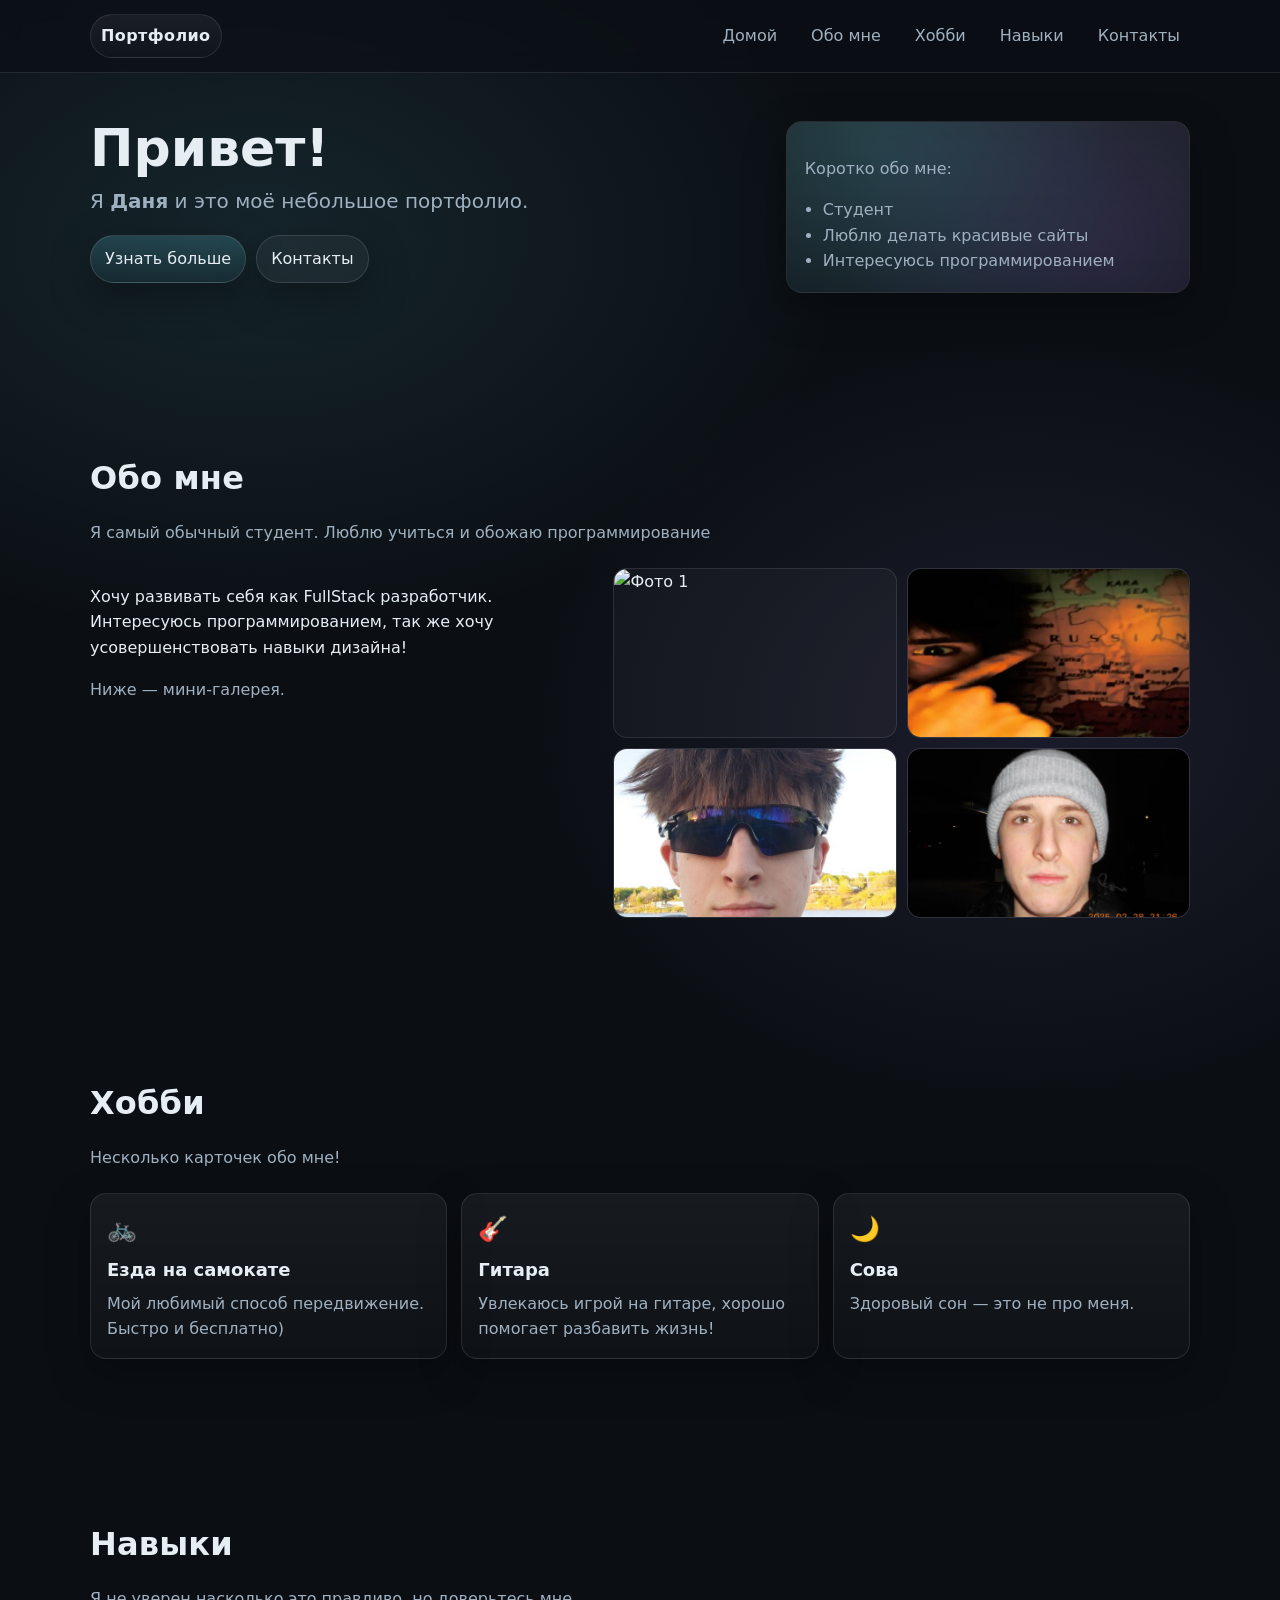
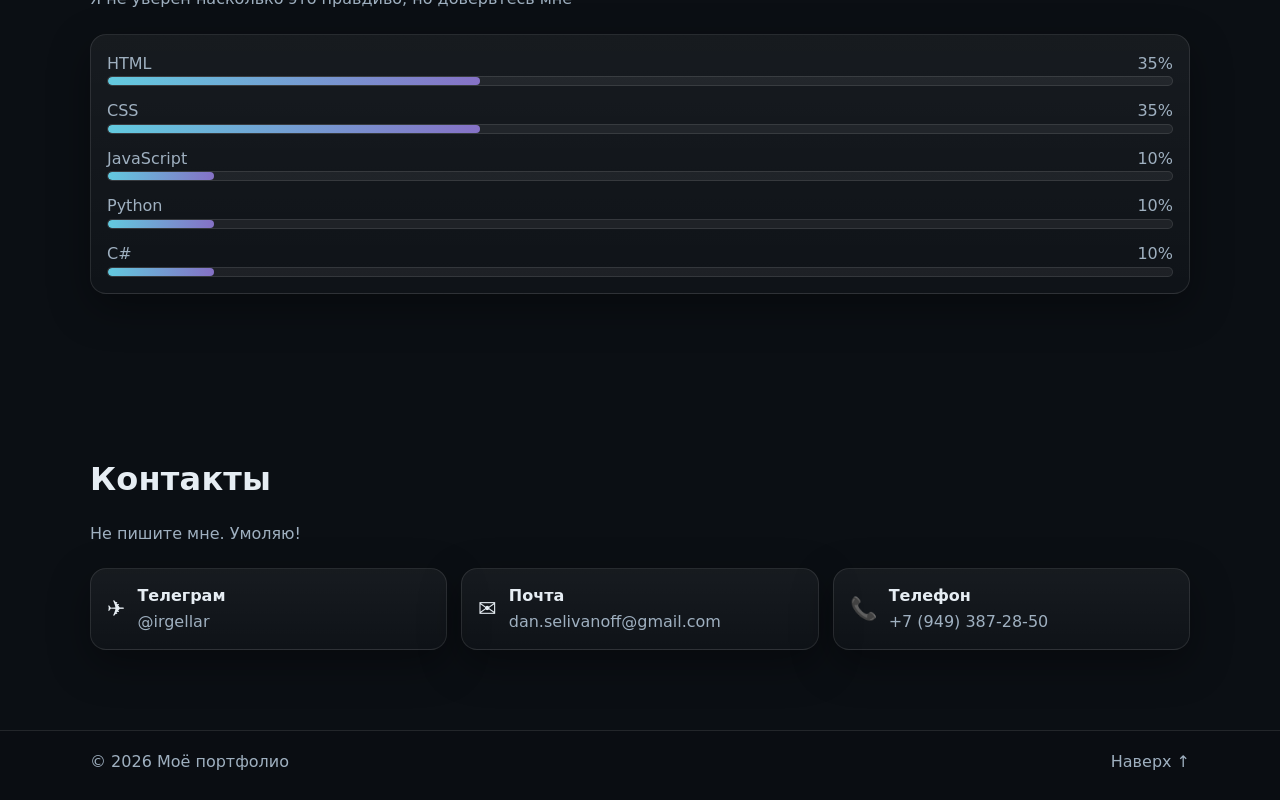
==== index.html @ 646827f8 "Add files via upload" ====
<!doctype html>
<html lang="ru">
<head>
    <meta charset="utf-8" />
    <meta name="viewport" content="width=device-width,initial-scale=1" />
    <title>Селиванов Даниил</title>
    <link rel="stylesheet" href="css/style.css" />
</head>

<body>
<header class="header" id="home">
    <div class="container header__inner">
        <a class="brand" href="#home">Портфолио</a>

        <button class="burger" aria-label="Открыть меню" aria-expanded="false">
            <span></span><span></span><span></span>
        </button>

        <nav class="nav" aria-label="Навигация">
            <a class="nav__link" href="#home">Домой</a>
            <a class="nav__link" href="#about">Обо мне</a>
            <a class="nav__link" href="#hobbies">Хобби</a>
            <a class="nav__link" href="#skills">Навыки</a>
            <a class="nav__link" href="#contacts">Контакты</a>
        </nav>
    </div>
</header>

<section class="hero section">
    <div class="container hero__grid">
        <div class="hero__text reveal">
            <h1 class="hero__title">Привет!</h1>
            <p class="hero__subtitle">Я <b>Даня</b> и это моё небольшое портфолио.</p>

            <div class="hero__actions">
                <a class="btn" href="#about">Узнать больше</a>
                <a class="btn btn--ghost" href="#contacts">Контакты</a>
            </div>
        </div>

        <div class="hero__card reveal">
            <div class="hero__cardGlow"></div>
            <div class="hero__cardInner">
                <p class="muted">Коротко обо мне:</p>
                <ul class="bullets">
                    <li>Студент</li>
                    <li>Люблю делать красивые сайты</li>
                    <li>Интересуюсь программированием</li>
                </ul>
            </div>
        </div>
    </div>
</section>

<section class="section" id="about">
    <div class="container">
        <div class="section__head reveal">
            <h2>Обо мне</h2>
            <p class="muted">
                Я самый обычный студент. Люблю учиться и обожаю программирование
            </p>
        </div>

        <div class="about__grid">
            <div class="about__text reveal">
                <p>
                    Хочу развивать себя как FullStack разработчик. Интересуюсь программированием, так же хочу усовершенствовать навыки дизайна!
                </p>
                <p class="muted">
                    Ниже — мини-галерея.
                </p>
            </div>

            <div class="gallery reveal" aria-label="Галерея">
                <img src="img/about-1.jpg" alt="Фото 1" loading="lazy">
                <img src="img/about-2.jpg" alt="Фото 2" loading="lazy">
                <img src="img/about-3.jpg" alt="Фото 3" loading="lazy">
                <img src="img/about-4.jpg" alt="Фото 4" loading="lazy">
            </div>
        </div>
    </div>
</section>

<!-- Hobbies -->
<section class="section" id="hobbies">
    <div class="container">
        <div class="section__head reveal">
            <h2>Хобби</h2>
            <p class="muted">Несколько карточек обо мне!</p>
        </div>

        <div class="cards">
            <article class="card reveal">
                <div class="card__icon">🚲</div>
                <h3>Езда на самокате</h3>
                <p class="muted">Мой любимый способ передвижение. Быстро и бесплатно)</p>
            </article>

            <article class="card reveal">
                <div class="card__icon">🎸</div>
                <h3>Гитара</h3>
                <p class="muted">Увлекаюсь игрой на гитаре, хорошо помогает разбавить жизнь!</p>
            </article>

            <article class="card reveal">
                <div class="card__icon">🌙</div>
                <h3>Сова</h3>
                <p class="muted">Здоровый сон — это не про меня.</p>
            </article>
        </div>
    </div>
</section>

<!-- Skills -->
<section class="section" id="skills">
    <div class="container">
        <div class="section__head reveal">
            <h2>Навыки</h2>
            <p class="muted">Я не уверен насколько это правдиво, но доверьтесь мне</p>
        </div>

        <div class="skills reveal">
            <div class="skill" data-percent="35">
                <div class="skill__row">
                    <span>HTML</span><span class="skill__value">35%</span>
                </div>
                <div class="skill__bar"><div class="skill__fill"></div></div>
            </div>

            <div class="skill" data-percent="35">
                <div class="skill__row">
                    <span>CSS</span><span class="skill__value">35%</span>
                </div>
                <div class="skill__bar"><div class="skill__fill"></div></div>
            </div>

            <div class="skill" data-percent="10">
                <div class="skill__row">
                    <span>JavaScript</span><span class="skill__value">10%</span>
                </div>
                <div class="skill__bar"><div class="skill__fill"></div></div>
            </div>

            <div class="skill" data-percent="10">
                <div class="skill__row">
                    <span>Python</span><span class="skill__value">10%</span>
                </div>
                <div class="skill__bar"><div class="skill__fill"></div></div>
            </div>

            <div class="skill" data-percent="10">
                <div class="skill__row">
                    <span>C#</span><span class="skill__value">10%</span>
                </div>
                <div class="skill__bar"><div class="skill__fill"></div></div>
            </div>
        </div>
    </div>
</section>

<!-- Contacts -->
<section class="section" id="contacts">
    <div class="container">
        <div class="section__head reveal">
            <h2>Контакты</h2>
            <p class="muted">Не пишите мне. Умоляю!</p>
        </div>

        <div class="contacts">
            <a class="contact reveal" href="https://t.me/irgellar" target="_blank" rel="noreferrer">
                <div class="contact__icon">✈️</div>
                <div>
                    <div class="contact__title">Телеграм</div>
                    <div class="muted">@irgellar</div>
                </div>
            </a>

            <a class="contact reveal" href="mailto:dan.selivanoff@gmail.com">
                <div class="contact__icon">✉️</div>
                <div>
                    <div class="contact__title">Почта</div>
                    <div class="muted">dan.selivanoff@gmail.com</div>
                </div>
            </a>

            <a class="contact reveal" href="tel:+79493872850">
                <div class="contact__icon">📞</div>
                <div>
                    <div class="contact__title">Телефон</div>
                    <div class="muted">+7 (949) 387-28-50</div>
                </div>
            </a>
        </div>
    </div>
</section>

<footer class="footer">
    <div class="container footer__inner">
        <span class="muted">© <span id="year"></span> Моё портфолио</span>
        <a class="toTop" href="#home">Наверх ↑</a>
    </div>
</footer>

<script src="js/main.js"></script>
</body>
</html>
---- css/style.css ----
:root{
    --bg:#0b0f14;
    --panel:#0f1620;
    --panel2:#101b28;
    --text:#e6edf3;
    --muted:#9fb0c0;
    --line:rgba(255,255,255,.10);
    --accent:#6ee7ff;
    --accent2:#a78bfa;
    --shadow: 0 14px 40px rgba(0,0,0,.35);
    --r:16px;
}

*{box-sizing:border-box}
html{scroll-behavior:smooth}
body{
    margin:0;
    font:16px/1.6 system-ui,-apple-system,Segoe UI,Roboto,Arial;
    color:var(--text);
    background:
            radial-gradient(1200px 800px at 20% 10%, rgba(110,231,255,.10), transparent 50%),
            radial-gradient(900px 700px at 80% 30%, rgba(167,139,250,.10), transparent 55%),
            var(--bg);
}

a{color:inherit; text-decoration:none}
img{max-width:100%; display:block}

.container{width:min(1100px, calc(100% - 32px)); margin:0 auto}

.section{padding:80px 0}
.section__head{margin-bottom:22px}
.section__head h2{margin:0 0 8px; font-size:32px; letter-spacing:.2px}
.muted{color:var(--muted)}

.header{
    position:sticky; top:0; z-index:50;
    backdrop-filter: blur(10px);
    background: rgba(11,15,20,.65);
    border-bottom:1px solid var(--line);
}
.header__inner{
    display:flex; align-items:center; justify-content:space-between;
    gap:14px; padding:14px 0;
}
.brand{
    font-weight:700; letter-spacing:.4px;
    padding:8px 10px; border:1px solid var(--line); border-radius:999px;
    background: linear-gradient(180deg, rgba(255,255,255,.06), rgba(255,255,255,.02));
}

.nav{display:flex; gap:14px; align-items:center}
.nav__link{
    padding:8px 10px; border-radius:999px;
    color:var(--muted);
    transition: transform .15s ease, background .15s ease, color .15s ease;
}
.nav__link:hover{
    color:var(--text);
    background: rgba(255,255,255,.06);
    transform: translateY(-1px);
}

.burger{
    display:none;
    width:44px; height:44px;
    border-radius:12px;
    border:1px solid var(--line);
    background: rgba(255,255,255,.04);
    box-shadow: var(--shadow);
}
.burger span{
    display:block; height:2px; margin:7px 10px;
    background: rgba(230,237,243,.9);
}

.hero{padding-top:48px}
.hero__grid{
    display:grid;
    grid-template-columns: 1.25fr .75fr;
    gap:22px;
    align-items:stretch;
}
.hero__title{margin:0; font-size:52px; line-height:1.05}
.hero__subtitle{margin:10px 0 0; font-size:20px; color:var(--muted)}

.hero__actions{margin-top:18px; display:flex; gap:10px; flex-wrap:wrap}

.btn{
    display:inline-flex; align-items:center; justify-content:center;
    padding:10px 14px;
    border-radius:999px;
    border:1px solid rgba(255,255,255,.12);
    background: linear-gradient(180deg, rgba(110,231,255,.18), rgba(110,231,255,.05));
    box-shadow: var(--shadow);
    transition: transform .15s ease, filter .15s ease;
}
.btn:hover{transform: translateY(-1px); filter: brightness(1.05)}
.btn--ghost{
    background: rgba(255,255,255,.04);
}

.hero__card{
    position:relative;
    border-radius: var(--r);
    border: 1px solid var(--line);
    background: linear-gradient(180deg, rgba(255,255,255,.05), rgba(255,255,255,.02));
    overflow:hidden;
    box-shadow: var(--shadow);
}
.hero__cardGlow{
    position:absolute; inset:-80px;
    background: radial-gradient(circle at 30% 30%, rgba(110,231,255,.20), transparent 55%),
    radial-gradient(circle at 70% 60%, rgba(167,139,250,.18), transparent 60%);
    filter: blur(20px);
}
.hero__cardInner{position:relative; padding:18px}
.bullets{margin:10px 0 0; padding-left:18px; color:var(--muted)}

.about__grid{
    display:grid;
    grid-template-columns: 1fr 1.15fr;
    gap:22px;
    align-items:start;
}
.gallery{
    display:grid;
    grid-template-columns: repeat(2, 1fr);
    gap:10px;
}
.gallery img{
    border-radius: 14px;
    border:1px solid var(--line);
    height: 170px;
    width:100%;
    object-fit:cover;
    background: rgba(255,255,255,.03);
    transition: transform .18s ease;
}
.gallery img:hover{transform: scale(1.02)}

.cards{
    display:grid;
    grid-template-columns: repeat(3, 1fr);
    gap:14px;
}
.card{
    border-radius: var(--r);
    border:1px solid var(--line);
    background: linear-gradient(180deg, rgba(255,255,255,.05), rgba(255,255,255,.02));
    padding:16px;
    box-shadow: var(--shadow);
}
.card__icon{font-size:24px; margin-bottom:8px}
.card h3{margin:0 0 6px; font-size:18px}
.card p{margin:0}

.skills{
    border-radius: var(--r);
    border:1px solid var(--line);
    background: linear-gradient(180deg, rgba(255,255,255,.05), rgba(255,255,255,.02));
    padding:16px;
    box-shadow: var(--shadow);
    display:grid;
    gap:12px;
}
.skill__row{display:flex; justify-content:space-between; gap:10px; color:var(--muted)}
.skill__bar{
    height:10px; border-radius:999px;
    background: rgba(255,255,255,.06);
    border:1px solid var(--line);
    overflow:hidden;
}
.skill__fill{
    height:100%;
    width:0%;
    border-radius:999px;
    background: linear-gradient(90deg, rgba(110,231,255,.85), rgba(167,139,250,.75));
    transition: width 900ms cubic-bezier(.2,.9,.2,1);
}

.contacts{
    display:grid;
    grid-template-columns: repeat(3, 1fr);
    gap:14px;
}
.contact{
    display:flex; gap:12px; align-items:center;
    border-radius: var(--r);
    border:1px solid var(--line);
    background: linear-gradient(180deg, rgba(255,255,255,.05), rgba(255,255,255,.02));
    padding:14px 16px;
    box-shadow: var(--shadow);
    transition: transform .15s ease, background .15s ease;
}
.contact:hover{transform: translateY(-1px); background: rgba(255,255,255,.06)}
.contact__icon{font-size:22px}
.contact__title{font-weight:650}

.footer{
    border-top:1px solid var(--line);
    padding:18px 0 26px;
    background: rgba(0,0,0,.12);
}
.footer__inner{display:flex; justify-content:space-between; align-items:center; gap:12px}
.toTop{color:var(--muted)}
.toTop:hover{color:var(--text)}

.reveal{
    opacity:0;
    transform: translateY(14px);
    transition: opacity .6s ease, transform .6s ease;
}
.reveal.is-visible{
    opacity:1;
    transform: translateY(0);
}

/* Responsive */
@media (max-width: 920px){
    .hero__grid{grid-template-columns: 1fr}
    .about__grid{grid-template-columns: 1fr}
    .cards{grid-template-columns: 1fr}
    .contacts{grid-template-columns: 1fr}
}

@media (max-width: 760px){
    .burger{display:inline-block}
    .nav{
        position:fixed;
        inset: 70px 16px auto 16px;
        display:none;
        flex-direction:column;
        gap:6px;
        padding:10px;
        border-radius: 16px;
        border:1px solid var(--line);
        background: rgba(15,22,32,.92);
        backdrop-filter: blur(10px);
        box-shadow: var(--shadow);
    }
    .nav.is-open{display:flex}
    .nav__link{width:100%; text-align:center}
    .hero__title{font-size:42px}
}
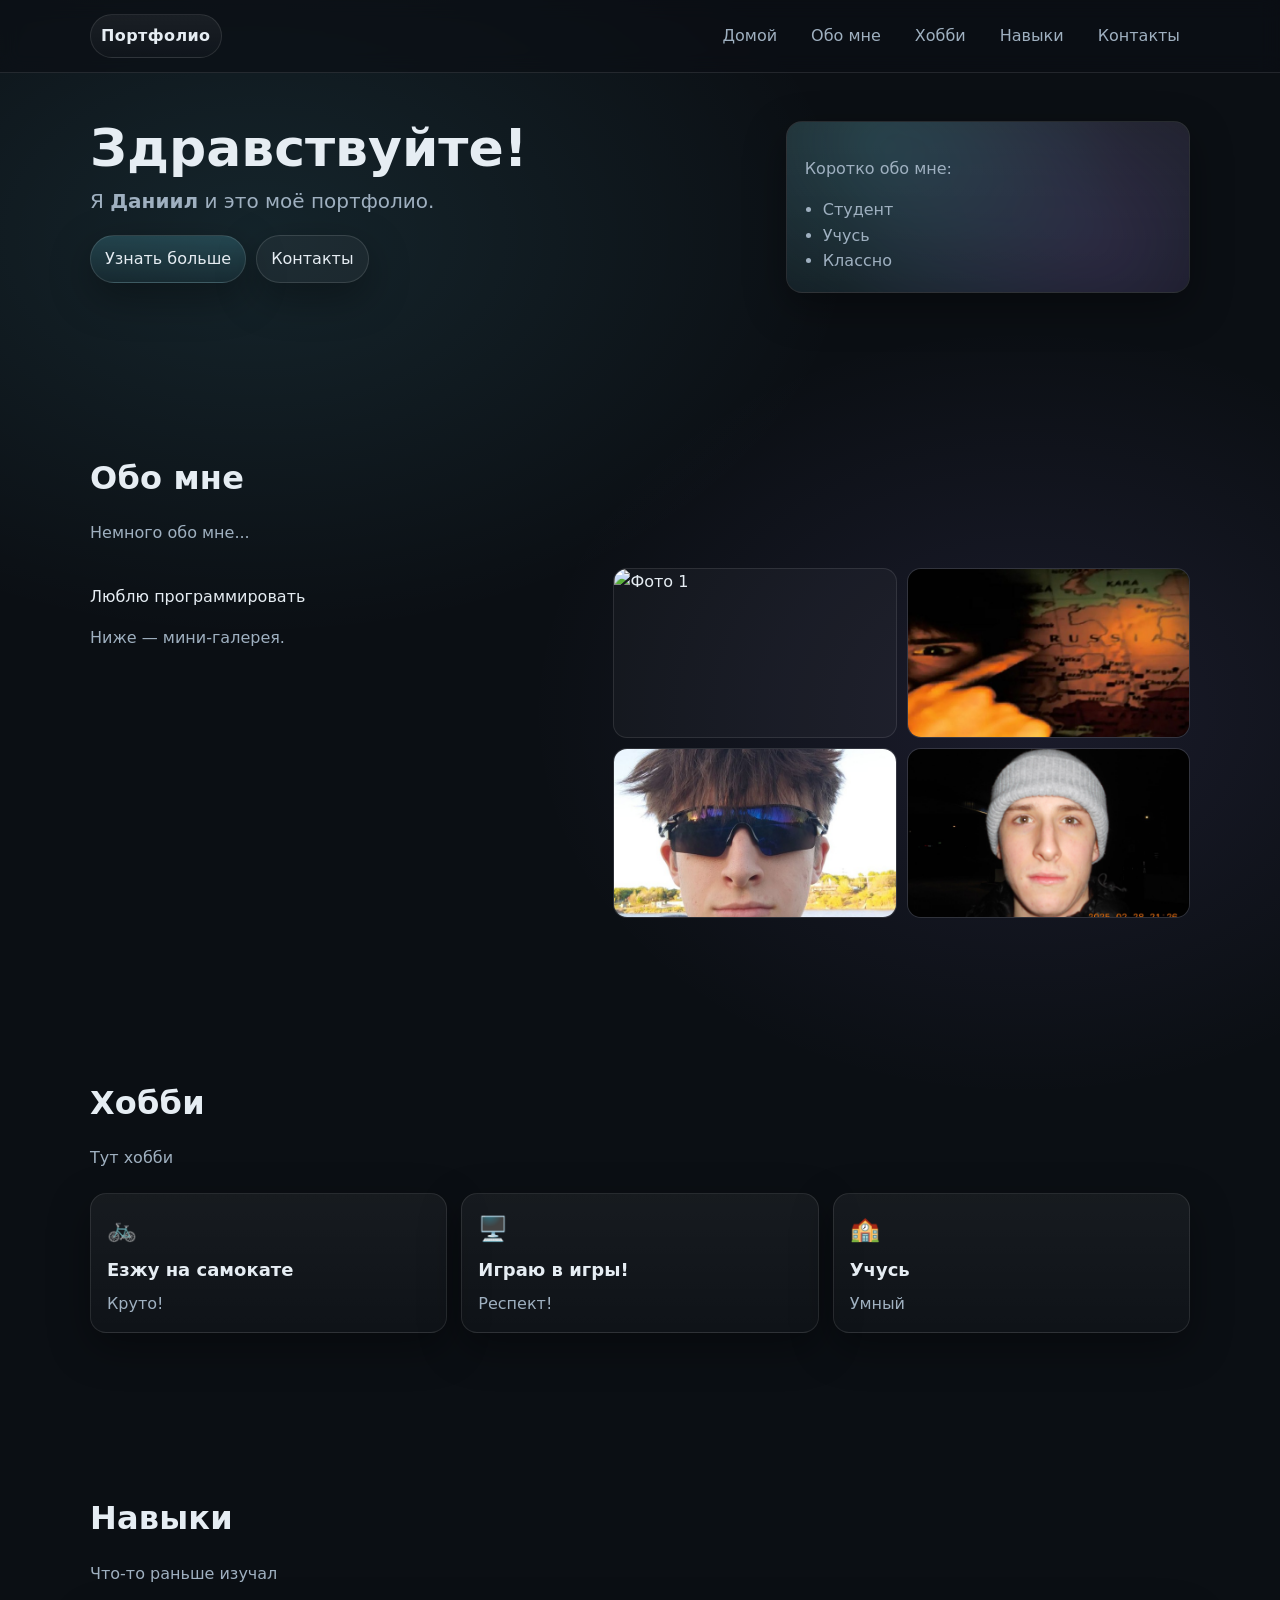
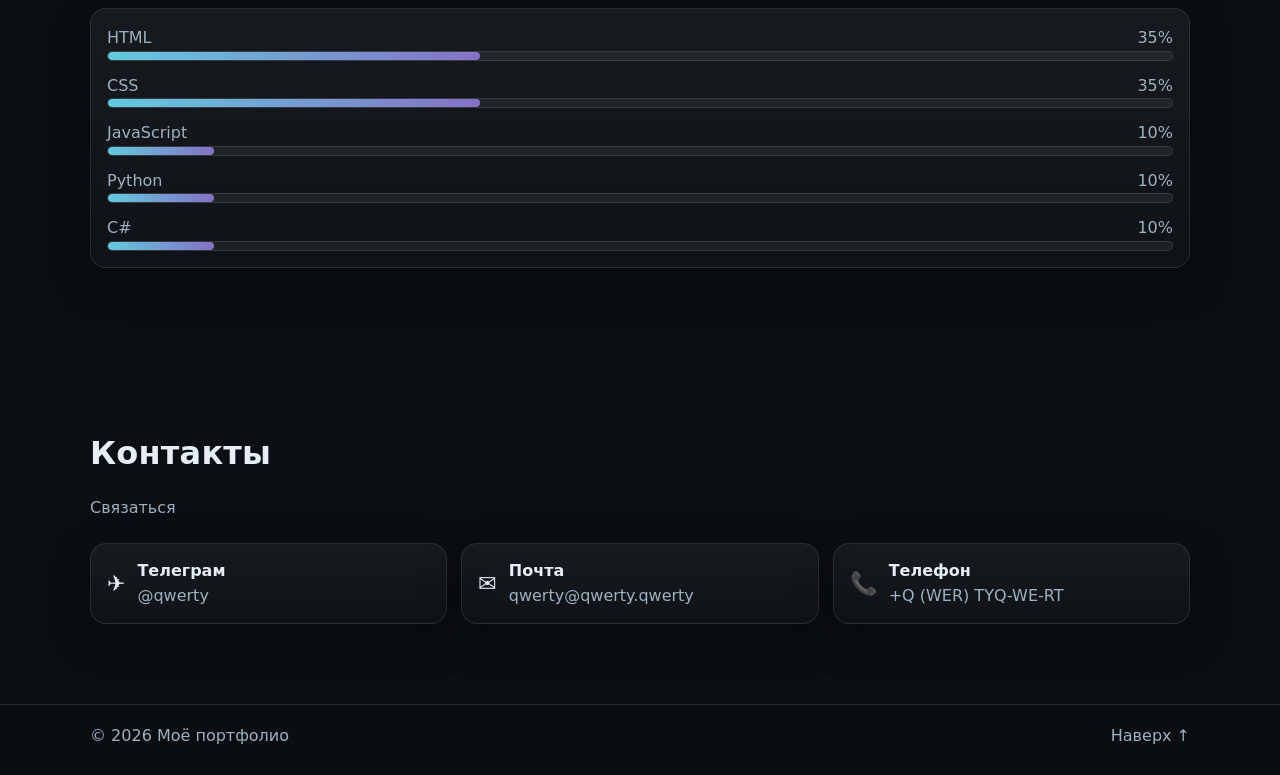
==== commit fb4c4630: "Add files via upload" ====
--- a/index.html
+++ b/index.html
@@ -1,206 +1,208 @@
-<!doctype html>
-<html lang="ru">
-<head>
-    <meta charset="utf-8" />
-    <meta name="viewport" content="width=device-width,initial-scale=1" />
-    <title>Селиванов Даниил</title>
-    <link rel="stylesheet" href="css/style.css" />
-</head>
-
-<body>
-<header class="header" id="home">
-    <div class="container header__inner">
-        <a class="brand" href="#home">Портфолио</a>
-
-        <button class="burger" aria-label="Открыть меню" aria-expanded="false">
-            <span></span><span></span><span></span>
-        </button>
-
-        <nav class="nav" aria-label="Навигация">
-            <a class="nav__link" href="#home">Домой</a>
-            <a class="nav__link" href="#about">Обо мне</a>
-            <a class="nav__link" href="#hobbies">Хобби</a>
-            <a class="nav__link" href="#skills">Навыки</a>
-            <a class="nav__link" href="#contacts">Контакты</a>
-        </nav>
-    </div>
-</header>
-
-<section class="hero section">
-    <div class="container hero__grid">
-        <div class="hero__text reveal">
-            <h1 class="hero__title">Привет!</h1>
-            <p class="hero__subtitle">Я <b>Даня</b> и это моё небольшое портфолио.</p>
-
-            <div class="hero__actions">
-                <a class="btn" href="#about">Узнать больше</a>
-                <a class="btn btn--ghost" href="#contacts">Контакты</a>
-            </div>
-        </div>
-
-        <div class="hero__card reveal">
-            <div class="hero__cardGlow"></div>
-            <div class="hero__cardInner">
-                <p class="muted">Коротко обо мне:</p>
-                <ul class="bullets">
-                    <li>Студент</li>
-                    <li>Люблю делать красивые сайты</li>
-                    <li>Интересуюсь программированием</li>
-                </ul>
-            </div>
-        </div>
-    </div>
-</section>
-
-<section class="section" id="about">
-    <div class="container">
-        <div class="section__head reveal">
-            <h2>Обо мне</h2>
-            <p class="muted">
-                Я самый обычный студент. Люблю учиться и обожаю программирование
-            </p>
-        </div>
-
-        <div class="about__grid">
-            <div class="about__text reveal">
-                <p>
-                    Хочу развивать себя как FullStack разработчик. Интересуюсь программированием, так же хочу усовершенствовать навыки дизайна!
-                </p>
-                <p class="muted">
-                    Ниже — мини-галерея.
-                </p>
-            </div>
-
-            <div class="gallery reveal" aria-label="Галерея">
-                <img src="img/about-1.jpg" alt="Фото 1" loading="lazy">
-                <img src="img/about-2.jpg" alt="Фото 2" loading="lazy">
-                <img src="img/about-3.jpg" alt="Фото 3" loading="lazy">
-                <img src="img/about-4.jpg" alt="Фото 4" loading="lazy">
-            </div>
-        </div>
-    </div>
-</section>
-
-<!-- Hobbies -->
-<section class="section" id="hobbies">
-    <div class="container">
-        <div class="section__head reveal">
-            <h2>Хобби</h2>
-            <p class="muted">Несколько карточек обо мне!</p>
-        </div>
-
-        <div class="cards">
-            <article class="card reveal">
-                <div class="card__icon">🚲</div>
-                <h3>Езда на самокате</h3>
-                <p class="muted">Мой любимый способ передвижение. Быстро и бесплатно)</p>
-            </article>
-
-            <article class="card reveal">
-                <div class="card__icon">🎸</div>
-                <h3>Гитара</h3>
-                <p class="muted">Увлекаюсь игрой на гитаре, хорошо помогает разбавить жизнь!</p>
-            </article>
-
-            <article class="card reveal">
-                <div class="card__icon">🌙</div>
-                <h3>Сова</h3>
-                <p class="muted">Здоровый сон — это не про меня.</p>
-            </article>
-        </div>
-    </div>
-</section>
-
-<!-- Skills -->
-<section class="section" id="skills">
-    <div class="container">
-        <div class="section__head reveal">
-            <h2>Навыки</h2>
-            <p class="muted">Я не уверен насколько это правдиво, но доверьтесь мне</p>
-        </div>
-
-        <div class="skills reveal">
-            <div class="skill" data-percent="35">
-                <div class="skill__row">
-                    <span>HTML</span><span class="skill__value">35%</span>
-                </div>
-                <div class="skill__bar"><div class="skill__fill"></div></div>
-            </div>
-
-            <div class="skill" data-percent="35">
-                <div class="skill__row">
-                    <span>CSS</span><span class="skill__value">35%</span>
-                </div>
-                <div class="skill__bar"><div class="skill__fill"></div></div>
-            </div>
-
-            <div class="skill" data-percent="10">
-                <div class="skill__row">
-                    <span>JavaScript</span><span class="skill__value">10%</span>
-                </div>
-                <div class="skill__bar"><div class="skill__fill"></div></div>
-            </div>
-
-            <div class="skill" data-percent="10">
-                <div class="skill__row">
-                    <span>Python</span><span class="skill__value">10%</span>
-                </div>
-                <div class="skill__bar"><div class="skill__fill"></div></div>
-            </div>
-
-            <div class="skill" data-percent="10">
-                <div class="skill__row">
-                    <span>C#</span><span class="skill__value">10%</span>
-                </div>
-                <div class="skill__bar"><div class="skill__fill"></div></div>
-            </div>
-        </div>
-    </div>
-</section>
-
-<!-- Contacts -->
-<section class="section" id="contacts">
-    <div class="container">
-        <div class="section__head reveal">
-            <h2>Контакты</h2>
-            <p class="muted">Не пишите мне. Умоляю!</p>
-        </div>
-
-        <div class="contacts">
-            <a class="contact reveal" href="https://t.me/irgellar" target="_blank" rel="noreferrer">
-                <div class="contact__icon">✈️</div>
-                <div>
-                    <div class="contact__title">Телеграм</div>
-                    <div class="muted">@irgellar</div>
-                </div>
-            </a>
-
-            <a class="contact reveal" href="mailto:dan.selivanoff@gmail.com">
-                <div class="contact__icon">✉️</div>
-                <div>
-                    <div class="contact__title">Почта</div>
-                    <div class="muted">dan.selivanoff@gmail.com</div>
-                </div>
-            </a>
-
-            <a class="contact reveal" href="tel:+79493872850">
-                <div class="contact__icon">📞</div>
-                <div>
-                    <div class="contact__title">Телефон</div>
-                    <div class="muted">+7 (949) 387-28-50</div>
-                </div>
-            </a>
-        </div>
-    </div>
-</section>
-
-<footer class="footer">
-    <div class="container footer__inner">
-        <span class="muted">© <span id="year"></span> Моё портфолио</span>
-        <a class="toTop" href="#home">Наверх ↑</a>
-    </div>
-</footer>
-
-<script src="js/main.js"></script>
-</body>
-</html>
+<!doctype html>
+<html lang="ru">
+<head>
+    <meta charset="utf-8" />
+    <meta name="viewport" content="width=device-width,initial-scale=1" />
+    <title>Селиванов Даниил</title>
+    <link rel="stylesheet" href="css/style.css" />
+</head>
+
+<body>
+<header class="header" id="home">
+    <div class="container header__inner">
+        <a class="brand" href="#home">Портфолио</a>
+
+        <!-- CSS-only burger -->
+        <input class="navToggle" type="checkbox" id="navToggle" aria-label="Открыть меню" />
+
+        <label class="burger" for="navToggle" aria-hidden="true">
+            <span></span><span></span><span></span>
+        </label>
+
+        <nav class="nav" aria-label="Навигация">
+            <a class="nav__link" href="#home">Домой</a>
+            <a class="nav__link" href="#about">Обо мне</a>
+            <a class="nav__link" href="#hobbies">Хобби</a>
+            <a class="nav__link" href="#skills">Навыки</a>
+            <a class="nav__link" href="#contacts">Контакты</a>
+        </nav>
+    </div>
+</header>
+
+<section class="hero section">
+    <div class="container hero__grid">
+        <div class="hero__text reveal">
+            <h1 class="hero__title">Здравствуйте!</h1>
+            <p class="hero__subtitle">Я <b>Даниил</b> и это моё портфолио.</p>
+
+            <div class="hero__actions">
+                <a class="btn" href="#about">Узнать больше</a>
+                <a class="btn btn--ghost" href="#contacts">Контакты</a>
+            </div>
+        </div>
+
+        <div class="hero__card reveal">
+            <div class="hero__cardGlow"></div>
+            <div class="hero__cardInner">
+                <p class="muted">Коротко обо мне:</p>
+                <ul class="bullets">
+                    <li>Студент</li>
+                    <li>Учусь</li>
+                    <li>Классно</li>
+                </ul>
+            </div>
+        </div>
+    </div>
+</section>
+
+<section class="section" id="about">
+    <div class="container">
+        <div class="section__head reveal">
+            <h2>Обо мне</h2>
+            <p class="muted">
+                Немного обо мне...
+            </p>
+        </div>
+
+        <div class="about__grid">
+            <div class="about__text reveal">
+                <p>
+                    Люблю программировать
+                </p>
+                <p class="muted">
+                    Ниже — мини-галерея.
+                </p>
+            </div>
+
+            <div class="gallery reveal" aria-label="Галерея">
+                <img src="img/about-1.jpg" alt="Фото 1" loading="lazy">
+                <img src="img/about-2.jpg" alt="Фото 2" loading="lazy">
+                <img src="img/about-3.jpg" alt="Фото 3" loading="lazy">
+                <img src="img/about-4.jpg" alt="Фото 4" loading="lazy">
+            </div>
+        </div>
+    </div>
+</section>
+
+<!-- Hobbies -->
+<section class="section" id="hobbies">
+    <div class="container">
+        <div class="section__head reveal">
+            <h2>Хобби</h2>
+            <p class="muted">Тут хобби</p>
+        </div>
+
+        <div class="cards">
+            <article class="card reveal">
+                <div class="card__icon">🚲</div>
+                <h3>Езжу на самокате</h3>
+                <p class="muted">Круто!</p>
+            </article>
+
+            <article class="card reveal">
+                <div class="card__icon">🖥️</div>
+                <h3>Играю в игры!</h3>
+                <p class="muted">Респект!</p>
+            </article>
+
+            <article class="card reveal">
+                <div class="card__icon">🏫</div>
+                <h3>Учусь</h3>
+                <p class="muted">Умный</p>
+            </article>
+        </div>
+    </div>
+</section>
+
+<!-- Skills -->
+<section class="section" id="skills">
+    <div class="container">
+        <div class="section__head reveal">
+            <h2>Навыки</h2>
+            <p class="muted">Что-то раньше изучал</p>
+        </div>
+
+        <div class="skills reveal">
+            <div class="skill" style="--p:35">
+                <div class="skill__row">
+                    <span>HTML</span><span class="skill__value">35%</span>
+                </div>
+                <div class="skill__bar"><div class="skill__fill"></div></div>
+            </div>
+
+            <div class="skill" style="--p:35">
+                <div class="skill__row">
+                    <span>CSS</span><span class="skill__value">35%</span>
+                </div>
+                <div class="skill__bar"><div class="skill__fill"></div></div>
+            </div>
+
+            <div class="skill" style="--p:10">
+                <div class="skill__row">
+                    <span>JavaScript</span><span class="skill__value">10%</span>
+                </div>
+                <div class="skill__bar"><div class="skill__fill"></div></div>
+            </div>
+
+            <div class="skill" style="--p:10">
+                <div class="skill__row">
+                    <span>Python</span><span class="skill__value">10%</span>
+                </div>
+                <div class="skill__bar"><div class="skill__fill"></div></div>
+            </div>
+
+            <div class="skill" style="--p:10">
+                <div class="skill__row">
+                    <span>C#</span><span class="skill__value">10%</span>
+                </div>
+                <div class="skill__bar"><div class="skill__fill"></div></div>
+            </div>
+        </div>
+    </div>
+</section>
+
+<!-- Contacts -->
+<section class="section" id="contacts">
+    <div class="container">
+        <div class="section__head reveal">
+            <h2>Контакты</h2>
+            <p class="muted">Связаться</p>
+        </div>
+
+        <div class="contacts">
+            <a class="contact reveal" href="https://t.me/qwerty" target="_blank" rel="noreferrer">
+                <div class="contact__icon">✈️</div>
+                <div>
+                    <div class="contact__title">Телеграм</div>
+                    <div class="muted">@qwerty</div>
+                </div>
+            </a>
+
+            <a class="contact reveal" href="mailto:qwerty@qwerty.qwerty">
+                <div class="contact__icon">✉️</div>
+                <div>
+                    <div class="contact__title">Почта</div>
+                    <div class="muted">qwerty@qwerty.qwerty</div>
+                </div>
+            </a>
+
+            <a class="contact reveal" href="tel:+qwertyqwert">
+                <div class="contact__icon">📞</div>
+                <div>
+                    <div class="contact__title">Телефон</div>
+                    <div class="muted">+Q (WER) TYQ-WE-RT</div>
+                </div>
+            </a>
+        </div>
+    </div>
+</section>
+
+<footer class="footer">
+    <div class="container footer__inner">
+        <span class="muted">© 2026 Моё портфолио</span>
+        <a class="toTop" href="#home">Наверх ↑</a>
+    </div>
+</footer>
+
+</body>
+</html>
--- a/css/style.css
+++ b/css/style.css
@@ -1,245 +1,255 @@
-:root{
-    --bg:#0b0f14;
-    --panel:#0f1620;
-    --panel2:#101b28;
-    --text:#e6edf3;
-    --muted:#9fb0c0;
-    --line:rgba(255,255,255,.10);
-    --accent:#6ee7ff;
-    --accent2:#a78bfa;
-    --shadow: 0 14px 40px rgba(0,0,0,.35);
-    --r:16px;
-}
-
-*{box-sizing:border-box}
-html{scroll-behavior:smooth}
-body{
-    margin:0;
-    font:16px/1.6 system-ui,-apple-system,Segoe UI,Roboto,Arial;
-    color:var(--text);
-    background:
-            radial-gradient(1200px 800px at 20% 10%, rgba(110,231,255,.10), transparent 50%),
-            radial-gradient(900px 700px at 80% 30%, rgba(167,139,250,.10), transparent 55%),
-            var(--bg);
-}
-
-a{color:inherit; text-decoration:none}
-img{max-width:100%; display:block}
-
-.container{width:min(1100px, calc(100% - 32px)); margin:0 auto}
-
-.section{padding:80px 0}
-.section__head{margin-bottom:22px}
-.section__head h2{margin:0 0 8px; font-size:32px; letter-spacing:.2px}
-.muted{color:var(--muted)}
-
-.header{
-    position:sticky; top:0; z-index:50;
-    backdrop-filter: blur(10px);
-    background: rgba(11,15,20,.65);
-    border-bottom:1px solid var(--line);
-}
-.header__inner{
-    display:flex; align-items:center; justify-content:space-between;
-    gap:14px; padding:14px 0;
-}
-.brand{
-    font-weight:700; letter-spacing:.4px;
-    padding:8px 10px; border:1px solid var(--line); border-radius:999px;
-    background: linear-gradient(180deg, rgba(255,255,255,.06), rgba(255,255,255,.02));
-}
-
-.nav{display:flex; gap:14px; align-items:center}
-.nav__link{
-    padding:8px 10px; border-radius:999px;
-    color:var(--muted);
-    transition: transform .15s ease, background .15s ease, color .15s ease;
-}
-.nav__link:hover{
-    color:var(--text);
-    background: rgba(255,255,255,.06);
-    transform: translateY(-1px);
-}
-
-.burger{
-    display:none;
-    width:44px; height:44px;
-    border-radius:12px;
-    border:1px solid var(--line);
-    background: rgba(255,255,255,.04);
-    box-shadow: var(--shadow);
-}
-.burger span{
-    display:block; height:2px; margin:7px 10px;
-    background: rgba(230,237,243,.9);
-}
-
-.hero{padding-top:48px}
-.hero__grid{
-    display:grid;
-    grid-template-columns: 1.25fr .75fr;
-    gap:22px;
-    align-items:stretch;
-}
-.hero__title{margin:0; font-size:52px; line-height:1.05}
-.hero__subtitle{margin:10px 0 0; font-size:20px; color:var(--muted)}
-
-.hero__actions{margin-top:18px; display:flex; gap:10px; flex-wrap:wrap}
-
-.btn{
-    display:inline-flex; align-items:center; justify-content:center;
-    padding:10px 14px;
-    border-radius:999px;
-    border:1px solid rgba(255,255,255,.12);
-    background: linear-gradient(180deg, rgba(110,231,255,.18), rgba(110,231,255,.05));
-    box-shadow: var(--shadow);
-    transition: transform .15s ease, filter .15s ease;
-}
-.btn:hover{transform: translateY(-1px); filter: brightness(1.05)}
-.btn--ghost{
-    background: rgba(255,255,255,.04);
-}
-
-.hero__card{
-    position:relative;
-    border-radius: var(--r);
-    border: 1px solid var(--line);
-    background: linear-gradient(180deg, rgba(255,255,255,.05), rgba(255,255,255,.02));
-    overflow:hidden;
-    box-shadow: var(--shadow);
-}
-.hero__cardGlow{
-    position:absolute; inset:-80px;
-    background: radial-gradient(circle at 30% 30%, rgba(110,231,255,.20), transparent 55%),
-    radial-gradient(circle at 70% 60%, rgba(167,139,250,.18), transparent 60%);
-    filter: blur(20px);
-}
-.hero__cardInner{position:relative; padding:18px}
-.bullets{margin:10px 0 0; padding-left:18px; color:var(--muted)}
-
-.about__grid{
-    display:grid;
-    grid-template-columns: 1fr 1.15fr;
-    gap:22px;
-    align-items:start;
-}
-.gallery{
-    display:grid;
-    grid-template-columns: repeat(2, 1fr);
-    gap:10px;
-}
-.gallery img{
-    border-radius: 14px;
-    border:1px solid var(--line);
-    height: 170px;
-    width:100%;
-    object-fit:cover;
-    background: rgba(255,255,255,.03);
-    transition: transform .18s ease;
-}
-.gallery img:hover{transform: scale(1.02)}
-
-.cards{
-    display:grid;
-    grid-template-columns: repeat(3, 1fr);
-    gap:14px;
-}
-.card{
-    border-radius: var(--r);
-    border:1px solid var(--line);
-    background: linear-gradient(180deg, rgba(255,255,255,.05), rgba(255,255,255,.02));
-    padding:16px;
-    box-shadow: var(--shadow);
-}
-.card__icon{font-size:24px; margin-bottom:8px}
-.card h3{margin:0 0 6px; font-size:18px}
-.card p{margin:0}
-
-.skills{
-    border-radius: var(--r);
-    border:1px solid var(--line);
-    background: linear-gradient(180deg, rgba(255,255,255,.05), rgba(255,255,255,.02));
-    padding:16px;
-    box-shadow: var(--shadow);
-    display:grid;
-    gap:12px;
-}
-.skill__row{display:flex; justify-content:space-between; gap:10px; color:var(--muted)}
-.skill__bar{
-    height:10px; border-radius:999px;
-    background: rgba(255,255,255,.06);
-    border:1px solid var(--line);
-    overflow:hidden;
-}
-.skill__fill{
-    height:100%;
-    width:0%;
-    border-radius:999px;
-    background: linear-gradient(90deg, rgba(110,231,255,.85), rgba(167,139,250,.75));
-    transition: width 900ms cubic-bezier(.2,.9,.2,1);
-}
-
-.contacts{
-    display:grid;
-    grid-template-columns: repeat(3, 1fr);
-    gap:14px;
-}
-.contact{
-    display:flex; gap:12px; align-items:center;
-    border-radius: var(--r);
-    border:1px solid var(--line);
-    background: linear-gradient(180deg, rgba(255,255,255,.05), rgba(255,255,255,.02));
-    padding:14px 16px;
-    box-shadow: var(--shadow);
-    transition: transform .15s ease, background .15s ease;
-}
-.contact:hover{transform: translateY(-1px); background: rgba(255,255,255,.06)}
-.contact__icon{font-size:22px}
-.contact__title{font-weight:650}
-
-.footer{
-    border-top:1px solid var(--line);
-    padding:18px 0 26px;
-    background: rgba(0,0,0,.12);
-}
-.footer__inner{display:flex; justify-content:space-between; align-items:center; gap:12px}
-.toTop{color:var(--muted)}
-.toTop:hover{color:var(--text)}
-
-.reveal{
-    opacity:0;
-    transform: translateY(14px);
-    transition: opacity .6s ease, transform .6s ease;
-}
-.reveal.is-visible{
-    opacity:1;
-    transform: translateY(0);
-}
-
-/* Responsive */
-@media (max-width: 920px){
-    .hero__grid{grid-template-columns: 1fr}
-    .about__grid{grid-template-columns: 1fr}
-    .cards{grid-template-columns: 1fr}
-    .contacts{grid-template-columns: 1fr}
-}
-
-@media (max-width: 760px){
-    .burger{display:inline-block}
-    .nav{
-        position:fixed;
-        inset: 70px 16px auto 16px;
-        display:none;
-        flex-direction:column;
-        gap:6px;
-        padding:10px;
-        border-radius: 16px;
-        border:1px solid var(--line);
-        background: rgba(15,22,32,.92);
-        backdrop-filter: blur(10px);
-        box-shadow: var(--shadow);
-    }
-    .nav.is-open{display:flex}
-    .nav__link{width:100%; text-align:center}
-    .hero__title{font-size:42px}
-}
+:root{
+    --bg:#0b0f14;
+    --panel:#0f1620;
+    --panel2:#101b28;
+    --text:#e6edf3;
+    --muted:#9fb0c0;
+    --line:rgba(255,255,255,.10);
+    --accent:#6ee7ff;
+    --accent2:#a78bfa;
+    --shadow: 0 14px 40px rgba(0,0,0,.35);
+    --r:16px;
+}
+
+*{box-sizing:border-box}
+html{scroll-behavior:smooth}
+body{
+    margin:0;
+    font:16px/1.6 system-ui,-apple-system,Segoe UI,Roboto,Arial;
+    color:var(--text);
+    background:
+            radial-gradient(1200px 800px at 20% 10%, rgba(110,231,255,.10), transparent 50%),
+            radial-gradient(900px 700px at 80% 30%, rgba(167,139,250,.10), transparent 55%),
+            var(--bg);
+}
+
+a{color:inherit; text-decoration:none}
+img{max-width:100%; display:block}
+
+.container{width:min(1100px, calc(100% - 32px)); margin:0 auto}
+
+.section{padding:80px 0}
+.section__head{margin-bottom:22px}
+.section__head h2{margin:0 0 8px; font-size:32px; letter-spacing:.2px}
+.muted{color:var(--muted)}
+
+.header{
+    position:sticky; top:0; z-index:50;
+    backdrop-filter: blur(10px);
+    background: rgba(11,15,20,.65);
+    border-bottom:1px solid var(--line);
+}
+.header__inner{
+    display:flex; align-items:center; justify-content:space-between;
+    gap:14px; padding:14px 0;
+}
+.brand{
+    font-weight:700; letter-spacing:.4px;
+    padding:8px 10px; border:1px solid var(--line); border-radius:999px;
+    background: linear-gradient(180deg, rgba(255,255,255,.06), rgba(255,255,255,.02));
+}
+
+.nav{display:flex; gap:14px; align-items:center}
+.nav__link{
+    padding:8px 10px; border-radius:999px;
+    color:var(--muted);
+    transition: transform .15s ease, background .15s ease, color .15s ease;
+}
+.nav__link:hover{
+    color:var(--text);
+    background: rgba(255,255,255,.06);
+    transform: translateY(-1px);
+}
+
+.burger{
+    display:none;
+    width:44px; height:44px;
+    border-radius:12px;
+    border:1px solid var(--line);
+    background: rgba(255,255,255,.04);
+    box-shadow: var(--shadow);
+}
+
+.navToggle{
+    position:absolute;
+    width:1px; height:1px;
+    margin:-1px; padding:0;
+    overflow:hidden;
+    clip: rect(0 0 0 0);
+    white-space:nowrap;
+    border:0;
+}
+.burger span{
+    display:block; height:2px; margin:7px 10px;
+    background: rgba(230,237,243,.9);
+}
+
+.hero{padding-top:48px}
+.hero__grid{
+    display:grid;
+    grid-template-columns: 1.25fr .75fr;
+    gap:22px;
+    align-items:stretch;
+}
+.hero__title{margin:0; font-size:52px; line-height:1.05}
+.hero__subtitle{margin:10px 0 0; font-size:20px; color:var(--muted)}
+
+.hero__actions{margin-top:18px; display:flex; gap:10px; flex-wrap:wrap}
+
+.btn{
+    display:inline-flex; align-items:center; justify-content:center;
+    padding:10px 14px;
+    border-radius:999px;
+    border:1px solid rgba(255,255,255,.12);
+    background: linear-gradient(180deg, rgba(110,231,255,.18), rgba(110,231,255,.05));
+    box-shadow: var(--shadow);
+    transition: transform .15s ease, filter .15s ease;
+}
+.btn:hover{transform: translateY(-1px); filter: brightness(1.05)}
+.btn--ghost{
+    background: rgba(255,255,255,.04);
+}
+
+.hero__card{
+    position:relative;
+    border-radius: var(--r);
+    border: 1px solid var(--line);
+    background: linear-gradient(180deg, rgba(255,255,255,.05), rgba(255,255,255,.02));
+    overflow:hidden;
+    box-shadow: var(--shadow);
+}
+.hero__cardGlow{
+    position:absolute; inset:-80px;
+    background: radial-gradient(circle at 30% 30%, rgba(110,231,255,.20), transparent 55%),
+    radial-gradient(circle at 70% 60%, rgba(167,139,250,.18), transparent 60%);
+    filter: blur(20px);
+}
+.hero__cardInner{position:relative; padding:18px}
+.bullets{margin:10px 0 0; padding-left:18px; color:var(--muted)}
+
+.about__grid{
+    display:grid;
+    grid-template-columns: 1fr 1.15fr;
+    gap:22px;
+    align-items:start;
+}
+.gallery{
+    display:grid;
+    grid-template-columns: repeat(2, 1fr);
+    gap:10px;
+}
+.gallery img{
+    border-radius: 14px;
+    border:1px solid var(--line);
+    height: 170px;
+    width:100%;
+    object-fit:cover;
+    background: rgba(255,255,255,.03);
+    transition: transform .18s ease;
+}
+.gallery img:hover{transform: scale(1.02)}
+
+.cards{
+    display:grid;
+    grid-template-columns: repeat(3, 1fr);
+    gap:14px;
+}
+.card{
+    border-radius: var(--r);
+    border:1px solid var(--line);
+    background: linear-gradient(180deg, rgba(255,255,255,.05), rgba(255,255,255,.02));
+    padding:16px;
+    box-shadow: var(--shadow);
+}
+.card__icon{font-size:24px; margin-bottom:8px}
+.card h3{margin:0 0 6px; font-size:18px}
+.card p{margin:0}
+
+.skills{
+    border-radius: var(--r);
+    border:1px solid var(--line);
+    background: linear-gradient(180deg, rgba(255,255,255,.05), rgba(255,255,255,.02));
+    padding:16px;
+    box-shadow: var(--shadow);
+    display:grid;
+    gap:12px;
+}
+.skill__row{display:flex; justify-content:space-between; gap:10px; color:var(--muted)}
+.skill__bar{
+    height:10px; border-radius:999px;
+    background: rgba(255,255,255,.06);
+    border:1px solid var(--line);
+    overflow:hidden;
+}
+.skill__fill{
+    height:100%;
+    width: calc(var(--p, 0) * 1%);
+    border-radius:999px;
+    background: linear-gradient(90deg, rgba(110,231,255,.85), rgba(167,139,250,.75));
+    transition: width 900ms cubic-bezier(.2,.9,.2,1);
+}
+
+.contacts{
+    display:grid;
+    grid-template-columns: repeat(3, 1fr);
+    gap:14px;
+}
+.contact{
+    display:flex; gap:12px; align-items:center;
+    border-radius: var(--r);
+    border:1px solid var(--line);
+    background: linear-gradient(180deg, rgba(255,255,255,.05), rgba(255,255,255,.02));
+    padding:14px 16px;
+    box-shadow: var(--shadow);
+    transition: transform .15s ease, background .15s ease;
+}
+.contact:hover{transform: translateY(-1px); background: rgba(255,255,255,.06)}
+.contact__icon{font-size:22px}
+.contact__title{font-weight:650}
+
+.footer{
+    border-top:1px solid var(--line);
+    padding:18px 0 26px;
+    background: rgba(0,0,0,.12);
+}
+.footer__inner{display:flex; justify-content:space-between; align-items:center; gap:12px}
+.toTop{color:var(--muted)}
+.toTop:hover{color:var(--text)}
+
+.reveal{
+    opacity:1;
+    transform:none;
+    transition: opacity .6s ease, transform .6s ease;
+}
+.reveal.is-visible{
+    opacity:1;
+    transform: translateY(0);
+}
+
+/* Responsive */
+@media (max-width: 920px){
+    .hero__grid{grid-template-columns: 1fr}
+    .about__grid{grid-template-columns: 1fr}
+    .cards{grid-template-columns: 1fr}
+    .contacts{grid-template-columns: 1fr}
+}
+
+@media (max-width: 760px){
+    .burger{display:inline-block}
+    .nav{
+        position:fixed;
+        inset: 70px 16px auto 16px;
+        display:none;
+        flex-direction:column;
+        gap:6px;
+        padding:10px;
+        border-radius: 16px;
+        border:1px solid var(--line);
+        background: rgba(15,22,32,.92);
+        backdrop-filter: blur(10px);
+        box-shadow: var(--shadow);
+    }
+    .navToggle:checked ~ .nav{display:flex}
+    .nav__link{width:100%; text-align:center}
+    .hero__title{font-size:42px}
+}
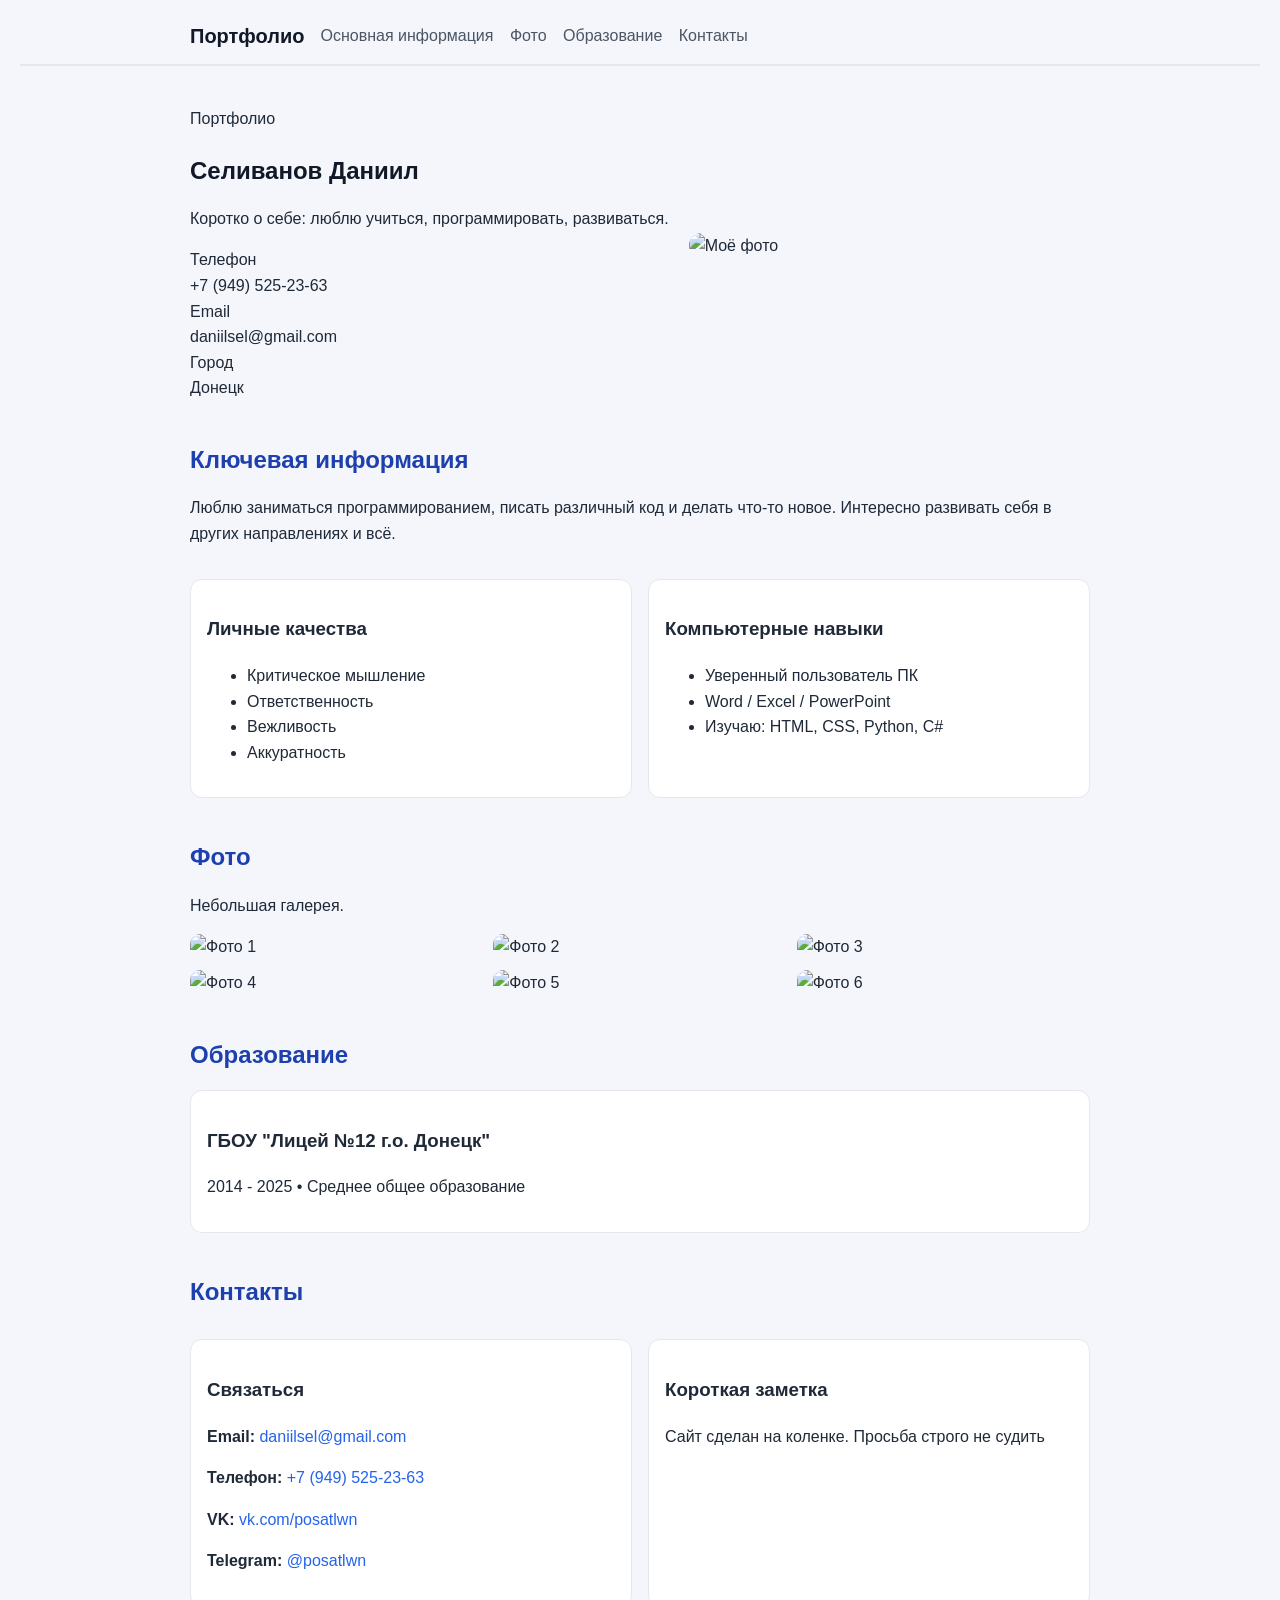
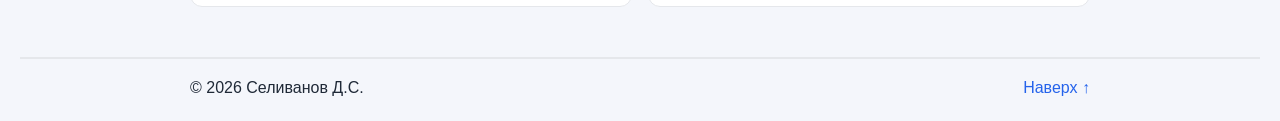
==== commit 889675fb: "Add files via upload" ====
--- a/index.html
+++ b/index.html
@@ -1,208 +1,155 @@
-<!doctype html>
-<html lang="ru">
-<head>
-    <meta charset="utf-8" />
-    <meta name="viewport" content="width=device-width,initial-scale=1" />
-    <title>Селиванов Даниил</title>
-    <link rel="stylesheet" href="css/style.css" />
-</head>
-
-<body>
-<header class="header" id="home">
-    <div class="container header__inner">
-        <a class="brand" href="#home">Портфолио</a>
-
-        <!-- CSS-only burger -->
-        <input class="navToggle" type="checkbox" id="navToggle" aria-label="Открыть меню" />
-
-        <label class="burger" for="navToggle" aria-hidden="true">
-            <span></span><span></span><span></span>
-        </label>
-
-        <nav class="nav" aria-label="Навигация">
-            <a class="nav__link" href="#home">Домой</a>
-            <a class="nav__link" href="#about">Обо мне</a>
-            <a class="nav__link" href="#hobbies">Хобби</a>
-            <a class="nav__link" href="#skills">Навыки</a>
-            <a class="nav__link" href="#contacts">Контакты</a>
-        </nav>
-    </div>
-</header>
-
-<section class="hero section">
-    <div class="container hero__grid">
-        <div class="hero__text reveal">
-            <h1 class="hero__title">Здравствуйте!</h1>
-            <p class="hero__subtitle">Я <b>Даниил</b> и это моё портфолио.</p>
-
-            <div class="hero__actions">
-                <a class="btn" href="#about">Узнать больше</a>
-                <a class="btn btn--ghost" href="#contacts">Контакты</a>
-            </div>
-        </div>
-
-        <div class="hero__card reveal">
-            <div class="hero__cardGlow"></div>
-            <div class="hero__cardInner">
-                <p class="muted">Коротко обо мне:</p>
-                <ul class="bullets">
-                    <li>Студент</li>
-                    <li>Учусь</li>
-                    <li>Классно</li>
-                </ul>
-            </div>
-        </div>
-    </div>
-</section>
-
-<section class="section" id="about">
-    <div class="container">
-        <div class="section__head reveal">
-            <h2>Обо мне</h2>
-            <p class="muted">
-                Немного обо мне...
-            </p>
-        </div>
-
-        <div class="about__grid">
-            <div class="about__text reveal">
-                <p>
-                    Люблю программировать
-                </p>
-                <p class="muted">
-                    Ниже — мини-галерея.
-                </p>
-            </div>
-
-            <div class="gallery reveal" aria-label="Галерея">
-                <img src="img/about-1.jpg" alt="Фото 1" loading="lazy">
-                <img src="img/about-2.jpg" alt="Фото 2" loading="lazy">
-                <img src="img/about-3.jpg" alt="Фото 3" loading="lazy">
-                <img src="img/about-4.jpg" alt="Фото 4" loading="lazy">
-            </div>
-        </div>
-    </div>
-</section>
-
-<!-- Hobbies -->
-<section class="section" id="hobbies">
-    <div class="container">
-        <div class="section__head reveal">
-            <h2>Хобби</h2>
-            <p class="muted">Тут хобби</p>
-        </div>
-
-        <div class="cards">
-            <article class="card reveal">
-                <div class="card__icon">🚲</div>
-                <h3>Езжу на самокате</h3>
-                <p class="muted">Круто!</p>
-            </article>
-
-            <article class="card reveal">
-                <div class="card__icon">🖥️</div>
-                <h3>Играю в игры!</h3>
-                <p class="muted">Респект!</p>
-            </article>
-
-            <article class="card reveal">
-                <div class="card__icon">🏫</div>
-                <h3>Учусь</h3>
-                <p class="muted">Умный</p>
-            </article>
-        </div>
-    </div>
-</section>
-
-<!-- Skills -->
-<section class="section" id="skills">
-    <div class="container">
-        <div class="section__head reveal">
-            <h2>Навыки</h2>
-            <p class="muted">Что-то раньше изучал</p>
-        </div>
-
-        <div class="skills reveal">
-            <div class="skill" style="--p:35">
-                <div class="skill__row">
-                    <span>HTML</span><span class="skill__value">35%</span>
-                </div>
-                <div class="skill__bar"><div class="skill__fill"></div></div>
-            </div>
-
-            <div class="skill" style="--p:35">
-                <div class="skill__row">
-                    <span>CSS</span><span class="skill__value">35%</span>
-                </div>
-                <div class="skill__bar"><div class="skill__fill"></div></div>
-            </div>
-
-            <div class="skill" style="--p:10">
-                <div class="skill__row">
-                    <span>JavaScript</span><span class="skill__value">10%</span>
-                </div>
-                <div class="skill__bar"><div class="skill__fill"></div></div>
-            </div>
-
-            <div class="skill" style="--p:10">
-                <div class="skill__row">
-                    <span>Python</span><span class="skill__value">10%</span>
-                </div>
-                <div class="skill__bar"><div class="skill__fill"></div></div>
-            </div>
-
-            <div class="skill" style="--p:10">
-                <div class="skill__row">
-                    <span>C#</span><span class="skill__value">10%</span>
-                </div>
-                <div class="skill__bar"><div class="skill__fill"></div></div>
-            </div>
-        </div>
-    </div>
-</section>
-
-<!-- Contacts -->
-<section class="section" id="contacts">
-    <div class="container">
-        <div class="section__head reveal">
-            <h2>Контакты</h2>
-            <p class="muted">Связаться</p>
-        </div>
-
-        <div class="contacts">
-            <a class="contact reveal" href="https://t.me/qwerty" target="_blank" rel="noreferrer">
-                <div class="contact__icon">✈️</div>
-                <div>
-                    <div class="contact__title">Телеграм</div>
-                    <div class="muted">@qwerty</div>
-                </div>
-            </a>
-
-            <a class="contact reveal" href="mailto:qwerty@qwerty.qwerty">
-                <div class="contact__icon">✉️</div>
-                <div>
-                    <div class="contact__title">Почта</div>
-                    <div class="muted">qwerty@qwerty.qwerty</div>
-                </div>
-            </a>
-
-            <a class="contact reveal" href="tel:+qwertyqwert">
-                <div class="contact__icon">📞</div>
-                <div>
-                    <div class="contact__title">Телефон</div>
-                    <div class="muted">+Q (WER) TYQ-WE-RT</div>
-                </div>
-            </a>
-        </div>
-    </div>
-</section>
-
-<footer class="footer">
-    <div class="container footer__inner">
-        <span class="muted">© 2026 Моё портфолио</span>
-        <a class="toTop" href="#home">Наверх ↑</a>
-    </div>
-</footer>
-
-</body>
-</html>
+<!doctype html>
+<html lang="ru">
+<head>
+    <meta charset="utf-8" />
+    <meta name="viewport" content="width=device-width, initial-scale=1" />
+    <title>Портфолио</title>
+    <link rel="stylesheet" href="style.css" />
+</head>
+
+<body>
+<header class="topbar">
+    <div class="container topbar__inner">
+        <a class="logo" href="#home">Портфолио</a>
+
+        <nav class="nav">
+            <a href="#home">Основная информация</a>
+            <a href="#photos">Фото</a>
+            <a href="#education">Образование</a>
+            <a href="#contacts">Контакты</a>
+        </nav>
+    </div>
+</header>
+
+<main id="home">
+    <section class="hero">
+        <div class="container hero__inner">
+            <div class="hero__text">
+                <p class="badge">Портфолио</p>
+                <h1>Селиванов Даниил</h1>
+                <p class="lead">
+                    Коротко о себе: люблю учиться, программировать, развиваться.
+                </p>
+
+                <div class="quick">
+                    <div class="quick__item">
+                        <div class="quick__k">Телефон</div>
+                        <div class="quick__v">+7 (949) 525-23-63</div>
+                    </div>
+                    <div class="quick__item">
+                        <div class="quick__k">Email</div>
+                        <div class="quick__v">daniilsel@gmail.com</div>
+                    </div>
+                    <div class="quick__item">
+                        <div class="quick__k">Город</div>
+                        <div class="quick__v">Донецк</div>
+                    </div>
+                </div>
+            </div>
+
+            <div class="hero__media">
+                <img
+                        class="hero__photo"
+                        src="img/photo_2026-02-04_15-06-39.jpg"
+                        alt="Моё фото"
+                />
+            </div>
+        </div>
+    </section>
+
+    <section class="section">
+        <div class="container">
+            <h2>Ключевая информация</h2>
+            <p class="muted">
+                Люблю заниматься программированием,
+                писать различный код и делать что-то новое.
+                Интересно развивать себя в других направлениях и всё.
+            </p>
+
+            <div class="grid2">
+                <article class="card">
+                    <h3>Личные качества</h3>
+                    <ul class="list">
+                        <li>Критическое мышление</li>
+                        <li>Ответственность</li>
+                        <li>Вежливость</li>
+                        <li>Аккуратность</li>
+                    </ul>
+                </article>
+
+                <article class="card">
+                    <h3>Компьютерные навыки</h3>
+                    <ul class="list">
+                        <li>Уверенный пользователь ПК</li>
+                        <li>Word / Excel / PowerPoint</li>
+                        <li>Изучаю: HTML, CSS, Python, C#</li>
+                    </ul>
+                </article>
+            </div>
+        </div>
+    </section>
+
+    <section class="section" id="photos">
+        <div class="container">
+            <h2>Фото</h2>
+            <p class="muted">Небольшая галерея.</p>
+
+            <div class="gallery">
+                <img src="https://imgholder.ru/800x800/8493a8/adb9ca&text=%D0%A4%D0%BE%D1%82%D0%BE+%D0%B7%D0%B0%D0%B3%D0%BB%D1%83%D1%88%D0%BA%D0%B0+1&font=kelson" alt="Фото 1" />
+                <img src="https://imgholder.ru/800x800/8493a8/adb9ca&text=%D0%A4%D0%BE%D1%82%D0%BE+%D0%B7%D0%B0%D0%B3%D0%BB%D1%83%D1%88%D0%BA%D0%B0+2&font=kelson" alt="Фото 2" />
+                <img src="https://imgholder.ru/800x800/8493a8/adb9ca&text=%D0%A4%D0%BE%D1%82%D0%BE+%D0%B7%D0%B0%D0%B3%D0%BB%D1%83%D1%88%D0%BA%D0%B0+3&font=kelson" alt="Фото 3" />
+                <img src="https://imgholder.ru/800x800/8493a8/adb9ca&text=%D0%A4%D0%BE%D1%82%D0%BE+%D0%B7%D0%B0%D0%B3%D0%BB%D1%83%D1%88%D0%BA%D0%B0+4&font=kelson" alt="Фото 4" />
+                <img src="https://imgholder.ru/800x800/8493a8/adb9ca&text=%D0%A4%D0%BE%D1%82%D0%BE+%D0%B7%D0%B0%D0%B3%D0%BB%D1%83%D1%88%D0%BA%D0%B0+5&font=kelson" alt="Фото 5" />
+                <img src="https://imgholder.ru/800x800/8493a8/adb9ca&text=%D0%A4%D0%BE%D1%82%D0%BE+%D0%B7%D0%B0%D0%B3%D0%BB%D1%83%D1%88%D0%BA%D0%B0+6&font=kelson" alt="Фото 6" />
+            </div>
+        </div>
+    </section>
+
+    <section class="section" id="education">
+        <div class="container">
+            <h2>Образование</h2>
+
+            <div class="timeline">
+                <div class="timeline__item">
+                    <div class="timeline__dot"></div>
+                    <div class="timeline__content card">
+                        <h3>ГБОУ "Лицей №12 г.о. Донецк"</h3>
+                        <p class="muted">2014 - 2025 • Среднее общее образование</p>
+                    </div>
+                </div>
+            </div>
+        </div>
+    </section>
+
+    <section class="section" id="contacts">
+        <div class="container">
+            <h2>Контакты</h2>
+
+            <div class="grid2">
+                <div class="card">
+                    <h3>Связаться</h3>
+                    <p><b>Email:</b> <a href="mailto:daniilsel@gmail.com">daniilsel@gmail.com</a></p>
+                    <p><b>Телефон:</b> <a href="tel:+7 (949) 525-23-63">+7 (949) 525-23-63</a></p>
+                    <p><b>VK:</b> <a href="#">vk.com/posatlwn</a></p>
+                    <p><b>Telegram:</b> <a href="#">@posatlwn</a></p>
+                </div>
+
+                <div class="card">
+                    <h3>Короткая заметка</h3>
+                    <p class="muted">
+                        Сайт сделан на коленке. Просьба строго не судить
+                    </p>
+                </div>
+            </div>
+        </div>
+    </section>
+
+    <footer class="footer">
+        <div class="container footer__inner">
+            <span class="muted">© 2026 Селиванов Д.С.</span>
+            <a class="muted" href="#home">Наверх ↑</a>
+        </div>
+    </footer>
+</main>
+</body>
+</html>
--- a/style.css
+++ b/style.css
@@ -0,0 +1,133 @@
+body {
+    font-family: Arial, sans-serif;
+    margin: 0;
+    padding: 20px;
+    line-height: 1.6;
+    background: #f4f6fb;
+    color: #1f2937;
+}
+
+a {
+    color: #2563eb;
+    text-decoration: none;
+}
+
+a:hover {
+    text-decoration: underline;
+}
+
+.topbar {
+    margin-bottom: 24px;
+    padding-bottom: 12px;
+    border-bottom: 2px solid #e5e7eb;
+}
+
+.topbar__inner {
+    display: flex;
+    gap: 16px;
+    flex-wrap: wrap;
+    align-items: center;
+}
+
+.logo {
+    font-weight: bold;
+    font-size: 20px;
+    color: #111827;
+}
+
+.nav a {
+    margin-right: 12px;
+    color: #4b5563;
+}
+
+.nav a:hover {
+    color: #2563eb;
+}
+
+.container {
+    max-width: 900px;
+    margin: 0 auto;
+}
+
+.hero__inner {
+    display: flex;
+    gap: 20px;
+    flex-wrap: wrap;
+    align-items: center;
+}
+
+.hero__photo {
+    max-width: 260px;
+    width: 100%;
+    border-radius: 12px;
+}
+
+.section {
+    margin-top: 40px;
+}
+
+h1 {
+    margin-bottom: 10px;
+    color: #111827;
+}
+
+h2 {
+    margin-bottom: 12px;
+    color: #1e40af;
+}
+
+.card {
+    border: 1px solid #e5e7eb;
+    padding: 16px;
+    margin-top: 16px;
+    border-radius: 12px;
+    background: #ffffff;
+}
+
+.grid2 {
+    display: grid;
+    grid-template-columns: 1fr 1fr;
+    gap: 16px;
+}
+
+.cards {
+    display: grid;
+    grid-template-columns: 1fr 1fr 1fr;
+    gap: 16px;
+}
+
+.gallery {
+    display: grid;
+    grid-template-columns: repeat(3, 1fr);
+    gap: 10px;
+    margin-top: 16px;
+}
+
+.gallery img {
+    width: 100%;
+    border-radius: 10px;
+}
+
+.footer {
+    margin-top: 50px;
+    padding-top: 16px;
+    border-top: 2px solid #e5e7eb;
+}
+
+.footer__inner {
+    display: flex;
+    justify-content: space-between;
+    flex-wrap: wrap;
+    gap: 10px;
+}
+
+@media (max-width: 800px) {
+    .grid2,
+    .cards {
+        grid-template-columns: 1fr;
+    }
+
+    .gallery {
+        grid-template-columns: 1fr 1fr;
+    }
+}
